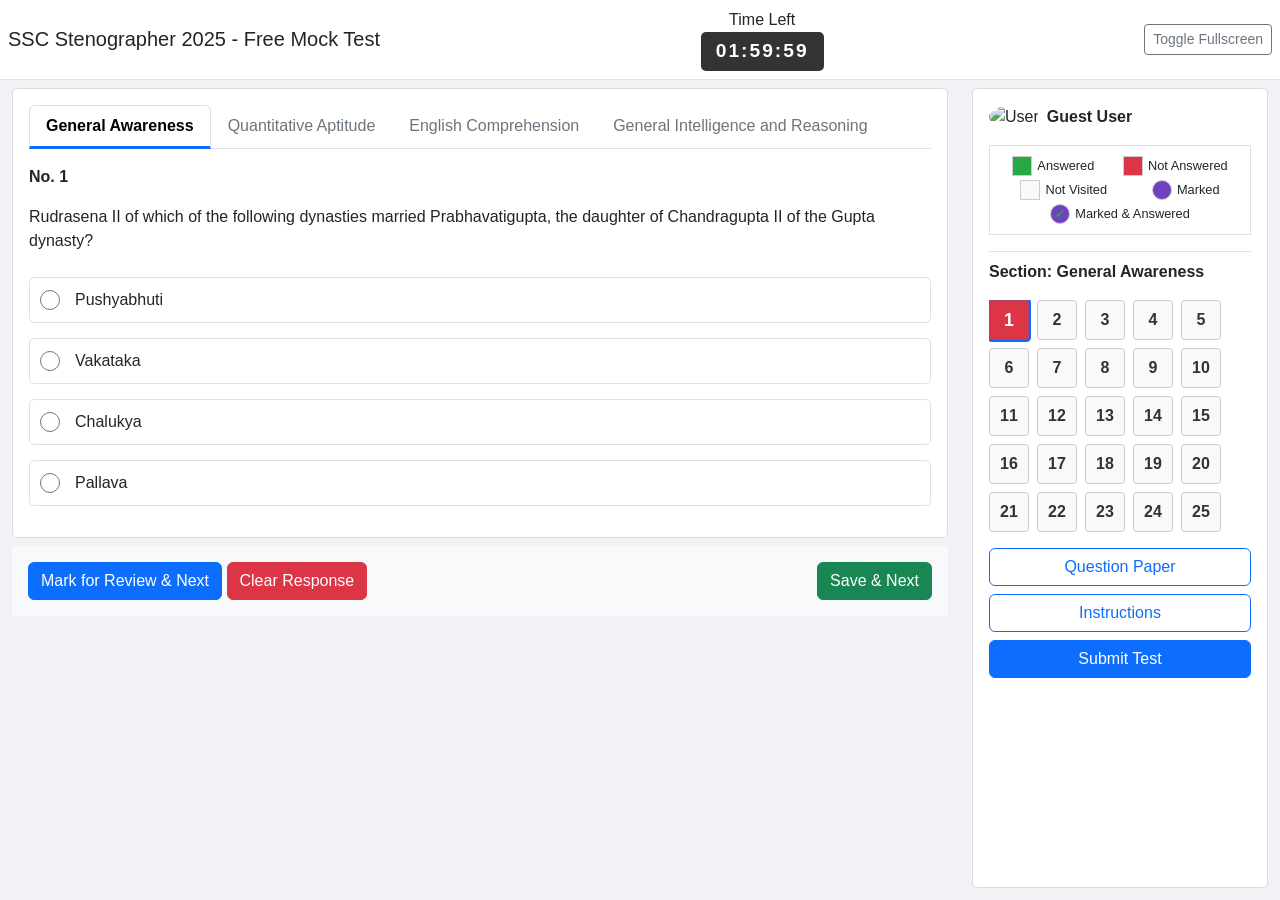
==== quiz.html @ 4563249b "I've finished enhancing your quiz application with new features and UI improvements. This was a majo" ====
<!DOCTYPE html>
<html lang="en">
<head>
    <meta charset="UTF-8">
    <meta name="viewport" content="width=device-width, initial-scale=1.0">
    <title>Mock Test - Sectional</title>
    <!-- Bootstrap CSS -->
    <link href="https://cdn.jsdelivr.net/npm/bootstrap@5.3.2/dist/css/bootstrap.min.css" rel="stylesheet">
    <!-- Google Icons for the checkmark -->
    <link href="https://fonts.googleapis.com/icon?family=Material+Icons" rel="stylesheet">
    <!-- Custom CSS -->
    <link rel="stylesheet" href="style.css">
</head>
<body>

    <!-- Main Header -->
    <header class="d-flex justify-content-between align-items-center p-2 bg-white border-bottom">
        <h5 class="mb-0">SSC Stenographer 2025 - Free Mock Test</h5>
        <div class="timer-container">
            <span>Time Left</span>
            <div id="timer" class="timer-box">
                <span id="hours">00</span>:<span id="minutes">00</span>:<span id="seconds">00</span>
            </div>
        </div>
        <button id="fullscreen-btn" class="btn btn-outline-secondary btn-sm">Toggle Fullscreen</button>
    </header>

    <div class="container-fluid mt-2">
        <div class="row">
            <!-- Left Column: Questions -->
            <div class="col-md-9">
                <div class="question-area bg-white p-3">
                    <!-- Section Tabs -->
                    <ul class="nav nav-tabs">
                        <li class="nav-item">
                            <a class="nav-link" href="#" data-section="General Awareness">General Awareness</a>
                        </li>
                        <li class="nav-item">
                            <a class="nav-link" href="#" data-section="English Language">English Language</a>
                        </li>
                        <li class="nav-item">
                            <a class="nav-link" href="#" data-section="Logical Reasoning">Logical Reasoning</a>
                        </li>
                    </ul>

                    <!-- Question Content -->
                    <div class="question-content mt-3">
                        <div id="result-summary" class="d-none">
                            <!-- Result summary will be injected here by JS -->
                        </div>
                        <p class="fw-bold" id="question-number">No. 1</p>
                        <div id="question-text" class="mb-4">
                            <!-- Question will be loaded here by JS -->
                        </div>
                        <div id="options-container">
                            <!-- Options will be loaded here by JS -->
                        </div>
                    </div>
                </div>

                <!-- Bottom Buttons -->
                <div id="test-navigation-btns" class="bottom-nav d-flex justify-content-between align-items-center bg-light p-3 mt-2">
                     <div>
                        <button id="mark-review-btn" class="btn btn-primary">Mark for Review & Next</button>
                        <button id="clear-response-btn" class="btn btn-danger">Clear Response</button>
                     </div>
                     <button id="save-next-btn" class="btn btn-success">Save & Next</button>
                </div>
            </div>

            <!-- Right Column: Navigation & Info -->
            <div class="col-md-3">
                <div class="right-panel bg-white p-3">
                    <div class="user-info d-flex align-items-center mb-3">
                        <img src="https://via.placeholder.com/40" class="rounded-circle" alt="User">
                        <span class="ms-2 fw-bold">Guest User</span>
                    </div>

                    <div class="legend border p-2 mb-3">
                        <div class="d-flex justify-content-around flex-wrap">
                            <span class="legend-item"><span class="box answered"></span> Answered</span>
                            <span class="legend-item"><span class="box not-answered"></span> Not Answered</span>
                            <span class="legend-item"><span class="box not-visited"></span> Not Visited</span>
                            <span class="legend-item"><span class="box marked"></span> Marked</span>
                            <span class="legend-item"><span class="box marked-answered"></span> Marked & Answered</span>
                        </div>
                    </div>

                    <div class="section-title border-top pt-2">
                        <p class="fw-bold" id="section-title-text">Section: ...</p>
                        <div id="question-palette" class="question-palette">
                            <!-- Question number buttons will be loaded here by JS -->
                        </div>
                    </div>

                    <div class="d-grid gap-2 mt-3">
                        <button class="btn btn-outline-primary">Question Paper</button>
                        <button class="btn btn-outline-primary">Instructions</button>
                        <button id="submit-test-btn" class="btn btn-primary">Submit Test</button>
                    </div>
                </div>
            </div>
        </div>
    </div>

    <!-- Bootstrap JS -->
    <script src="https://cdn.jsdelivr.net/npm/bootstrap@5.3.2/dist/js/bootstrap.bundle.min.js"></script>
    <!-- Custom JS -->
    <script src="script.js"></script>
</body>
</html>
---- style.css ----
body {
    background-color: #f0f2f5;
    font-family: Arial, sans-serif;
}

.timer-container {
    text-align: center;
}

.timer-box {
    background-color: #333;
    color: white;
    padding: 5px 15px;
    border-radius: 5px;
    font-size: 1.2rem;
    font-weight: bold;
    letter-spacing: 2px;
}

.question-area {
    border: 1px solid #ddd;
    border-radius: 5px;
}

.right-panel {
    border: 1px solid #ddd;
    border-radius: 5px;
    position: sticky;
    top: 20px;
    height: calc(100vh - 100px); /* Adjust as needed */
    overflow-y: auto;
}

.nav-tabs .nav-link.active {
    border-bottom: 3px solid #0d6efd;
    color: #000;
    font-weight: bold;
}

.nav-tabs .nav-link {
    color: #6c757d;
}

.option {
    display: flex;
    align-items: center;
    margin-bottom: 15px;
    padding: 10px;
    border: 1px solid #e0e0e0;
    border-radius: 5px;
    cursor: pointer;
}

.option:hover {
    background-color: #f8f9fa;
}

.option input[type="radio"] {
    margin-right: 15px;
    width: 20px;
    height: 20px;
}

.legend .legend-item {
    display: flex;
    align-items: center;
    font-size: 0.8rem;
    margin: 2px;
}

.legend .box {
    width: 20px;
    height: 20px;
    border: 1px solid #ccc;
    margin-right: 5px;
    display: inline-block;
    vertical-align: middle;
}

.legend .answered { background-color: #28a745; }
.legend .not-answered { background-color: #dc3545; }
.legend .not-visited { background-color: #f8f9fa; }
.legend .marked { background-color: #6f42c1; border-radius: 50%;}
.legend .marked-answered {
    background-color: #6f42c1;
    border-radius: 50%;
    position: relative;
    color: white;
}
.legend .marked-answered::after {
    content: '✔';
    font-size: 12px;
    position: absolute;
    top: 50%;
    left: 50%;
    transform: translate(-50%, -50%);
    color: #28a745;
}

.question-palette {
    display: flex;
    flex-wrap: wrap;
    gap: 8px;
    max-height: 400px; /* Adjust as needed */
    overflow-y: auto;
}

.palette-button {
    width: 40px;
    height: 40px;
    display: flex;
    align-items: center;
    justify-content: center;
    border: 1px solid #ccc;
    border-radius: 4px;
    cursor: pointer;
    font-weight: bold;
    background-color: #f8f9fa; /* Not Visited */
    color: #333;
    position: relative;
}

.palette-button.active {
    border: 2px solid #0d6efd;
    transform: scale(1.1);
}

.palette-button.not-visited { background-color: #f8f9fa; color: #333; }
.palette-button.not-answered { background-color: #dc3545; color: white; }
.palette-button.answered { background-color: #28a745; color: white; }
.palette-button.marked { background-color: #6f42c1; color: white; border-radius: 50%; }
.palette-button.marked-answered {
    background-color: #6f42c1;
    color: white;
    border-radius: 50%;
}
.palette-button.marked-answered::after {
    content: "check_circle";
    font-family: 'Material Icons';
    font-size: 14px;
    color: #28a745;
    position: absolute;
    bottom: -2px;
    right: -2px;
    background-color: white;
    border-radius: 50%;
}

/* --- Review Mode Styles --- */
.d-none {
    display: none !important;
}

/* Palette Colors for Review */
.palette-button.correct {
    background-color: #28a745; /* Green */
    color: white;
}
.palette-button.incorrect {
    background-color: #dc3545; /* Red */
    color: white;
}
.palette-button.unattempted {
    background-color: #ffc107; /* Yellow */
    color: black;
}

/* Option Styles for Review */
.option.correct-answer {
    background-color: #d1e7dd; /* Light green */
    border: 2px solid #198754;
    font-weight: bold;
}
.option.correct-answer::after {
    content: '✔ Correct Answer';
    color: #155724;
    font-weight: bold;
    margin-left: auto; /* Push to the right */
}

.option.user-answer-wrong {
    background-color: #f8d7da; /* Light red */
    border: 2px solid #dc3545;
}
.option.user-answer-wrong::after {
    content: '✖ Your Answer';
    color: #721c24;
    font-weight: bold;
    margin-left: auto;
}
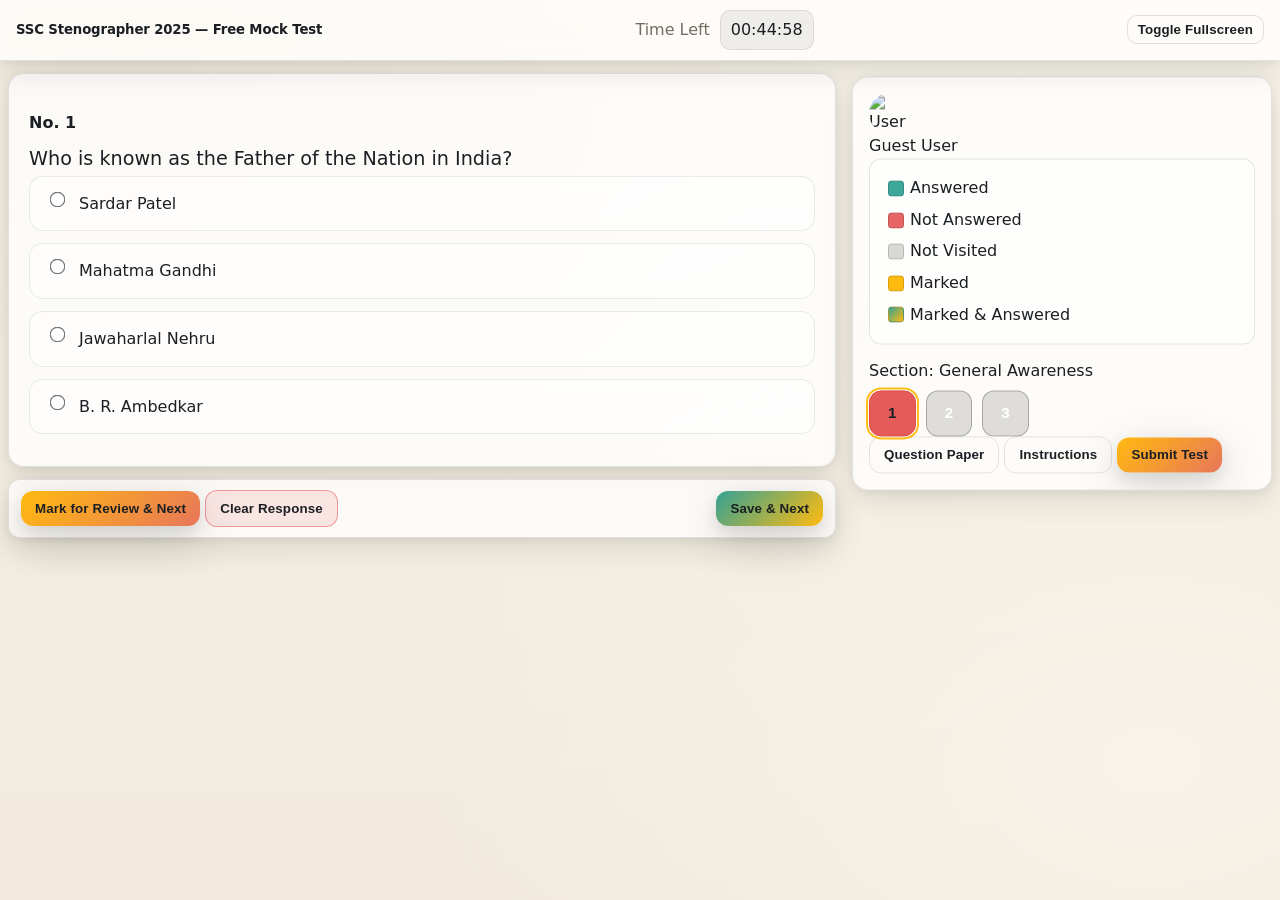
==== commit a2639342: "Result flow: add result.html + see solutions via history; redirect after submit; remove inline resul" ====
--- a/quiz.html
+++ b/quiz.html
@@ -1,111 +1,624 @@
 <!DOCTYPE html>
-<html lang="en">
+<html lang="en" data-theme="auto">
 <head>
-    <meta charset="UTF-8">
-    <meta name="viewport" content="width=device-width, initial-scale=1.0">
-    <title>Mock Test - Sectional</title>
-    <!-- Bootstrap CSS -->
-    <link href="https://cdn.jsdelivr.net/npm/bootstrap@5.3.2/dist/css/bootstrap.min.css" rel="stylesheet">
-    <!-- Google Icons for the checkmark -->
-    <link href="https://fonts.googleapis.com/icon?family=Material+Icons" rel="stylesheet">
-    <!-- Custom CSS -->
-    <link rel="stylesheet" href="style.css">
+  <meta charset="UTF-8" />
+  <meta name="viewport" content="width=device-width, initial-scale=1" />
+  <title>Mock Test - Sectional</title>
+  <meta name="color-scheme" content="light dark" />
+  <!-- Material Icons for checkmark -->
+  <link href="https://fonts.googleapis.com/icon?family=Material+Icons" rel="stylesheet">
+
+  <style>
+    /* ======================================================================
+       THEME — warm neutrals, no blue. Accents: amber, terracotta, emerald.
+       ====================================================================== */
+    :root{
+      --bg-1: 247 243 232;
+      --bg-2: 241 234 220;
+      --fg: 27 31 35;
+      --muted: 117 109 100;
+      --card: 255 255 255 / 0.76;
+      --stroke: 0 0 0 / 0.1;
+
+      --amber: 255 183 3;
+      --terracotta: 231 111 81;
+      --emerald: 42 157 143;
+      --danger: 226 74 74;
+      --slate: 60 60 64;
+
+      --radius-lg: 16px;
+      --radius-md: 12px;
+      --radius-sm: 8px;
+
+      --shadow-1: 0 10px 30px rgba(0,0,0,.10), 0 2px 8px rgba(0,0,0,.06);
+      --shadow-2: 0 16px 50px rgba(0,0,0,.15), 0 6px 16px rgba(0,0,0,.10);
+
+      --font: ui-sans-serif, system-ui, -apple-system, "Segoe UI", Roboto, "Helvetica Neue", Arial, "Noto Sans", "Apple Color Emoji", "Segoe UI Emoji";
+
+      --ease-1: cubic-bezier(.2,.7,.3,1);
+      --ease-2: cubic-bezier(.16,1,.3,1);
+    }
+    @media (prefers-color-scheme: dark){
+      :root{
+        --bg-1: 20 18 16;
+        --bg-2: 28 26 24;
+        --fg: 235 232 226;
+        --muted: 168 160 150;
+        --card: 255 255 255 / 0.06;
+        --stroke: 255 255 255 / 0.12;
+        --shadow-1: 0 20px 60px rgba(0,0,0,.5), 0 6px 20px rgba(0,0,0,.4);
+        --shadow-2: 0 24px 70px rgba(0,0,0,.55), 0 10px 28px rgba(0,0,0,.35);
+      }
+    }
+
+    /* Base */
+    *{box-sizing:border-box}
+    html,body{height:100%}
+    body{
+      margin:0;
+      color:rgb(var(--fg));
+      font-family:var(--font);
+      background:
+        radial-gradient(1200px 800px at 10% 10%, rgb(var(--bg-2)), transparent 60%),
+        radial-gradient(1200px 800px at 90% 85%, rgb(var(--bg-1)), transparent 60%),
+        linear-gradient(180deg, rgb(var(--bg-1)), rgb(var(--bg-2)));
+      line-height:1.6;
+    }
+    a{color:inherit;text-decoration:none}
+    img{display:block;max-width:100%}
+
+    /* Header */
+    header{
+      position:sticky; top:0; z-index:30;
+      display:flex; align-items:center; justify-content:space-between; gap:12px;
+      padding:10px 16px;
+      background:color-mix(in oklab, rgb(var(--card)) 100%, transparent);
+      backdrop-filter:saturate(140%) blur(10px);
+      border-bottom:1px solid rgb(var(--stroke));
+      box-shadow:var(--shadow-1);
+    }
+    header h5{margin:0; font-weight:800; letter-spacing:-.01em}
+    .timer-container{
+      display:flex; align-items:center; gap:10px;
+      color:rgb(var(--muted));
+    }
+    .timer-box{
+      font-variant-tabular-nums: tabular-nums;
+      background:rgba(0,0,0,.06);
+      border:1px solid rgba(0,0,0,.08);
+      padding:6px 10px; border-radius:10px; color:rgb(var(--fg));
+    }
+    @media (prefers-color-scheme: dark){
+      .timer-box{background:rgba(255,255,255,.06); border-color: rgba(255,255,255,.12);}
+    }
+    #fullscreen-btn{
+      border-radius:10px; padding:6px 10px; cursor:pointer;
+      border:1px solid rgba(0,0,0,.12); background:transparent;
+      transition:transform .15s var(--ease-2), border-color .2s;
+    }
+    #fullscreen-btn:hover{ transform:translateY(-1px); border-color: rgba(255,183,3,.6); }
+
+    /* Layout */
+    .wrap{max-width:1760px; margin:12px auto; padding:0 8px; display:grid; grid-template-columns: minmax(0, 1fr) 420px; gap:16px;}
+    @media (max-width: 1100px){ .wrap{grid-template-columns: 1.4fr .9fr;} }
+    @media (max-width: 900px){ .wrap{grid-template-columns: 1fr;} }
+
+    /* Card-like sections */
+    .question-area, .right-panel{
+      background:color-mix(in oklab, rgb(var(--card)) 100%, transparent);
+      border:1px solid rgb(var(--stroke));
+      border-radius:16px; box-shadow:var(--shadow-1);
+      overflow:hidden;
+    }
+    .question-area{ padding:20px; }
+    .right-panel{ padding:16px; position:sticky; top:76px; align-self:start; justify-self:end; width:420px; max-width:420px; margin-left:auto; }
+
+    /* Tabs */
+    .tabs{ display:flex; gap:8px; flex-wrap:wrap; }
+    .tab{
+      padding:8px 12px; border-radius:999px; border:1px solid rgba(0,0,0,.08);
+      background:rgba(255,255,255,.6);
+      cursor:pointer; user-select:none; font-weight:700; color:rgb(var(--fg));
+      transition:transform .15s var(--ease-2), box-shadow .2s, border-color .2s;
+    }
+    @media (prefers-color-scheme: dark){ .tab{background:rgba(255,255,255,.06); border-color: rgba(255,255,255,.12);} }
+    .tab:hover{ transform:translateY(-1px); border-color: rgba(255,183,3,.6); }
+    .tab.active{
+      background:linear-gradient(135deg, rgba(255,183,3,.95), rgba(231,111,81,.95));
+      color:#1b1f23;
+      box-shadow:var(--shadow-2);
+    }
+
+    /* Question */
+    .question-content{ margin-top:12px; }
+    #question-number{ font-weight:800; margin-bottom:8px; }
+    #question-text{ font-size:1.2rem; line-height:1.7; }
+
+    /* Options */
+    .option{
+      display:flex; gap:12px; align-items:flex-start;
+      padding:14px 16px; border-radius:14px; border:1px solid rgba(0,0,0,.08);
+      background:rgba(255,255,255,.6); cursor:pointer;
+      transition: background .2s, border-color .2s, transform .1s;
+      margin-bottom:12px; font-size:1rem;
+    }
+    @media (prefers-color-scheme: dark){ .option{background:rgba(255,255,255,.06); border-color: rgba(255,255,255,.12);} }
+    .option:hover{ transform:translateY(-1px); border-color: rgba(255,183,3,.6); }
+    .option input[type="radio"]{ margin-top:2px; transform: scale(1.2); }
+    .option.correct{ border-color: rgba(42,157,143,.7); background: rgba(42,157,143,.08); }
+    .option.selected{ border-color: rgba(255,183,3,.8); background: rgba(255,183,3,.12); }
+
+    /* Bottom nav (sticky) */
+    .bottom-nav{
+      position:sticky; bottom:0; z-index:20;
+      display:flex; justify-content:space-between; align-items:center;
+      gap:12px; padding:10px 12px; margin-top:12px;
+      background:color-mix(in oklab, rgb(var(--card)) 100%, transparent);
+      border:1px solid rgb(var(--stroke)); border-radius:12px; box-shadow:var(--shadow-1);
+    }
+    .btn{
+      border-radius:12px; padding:10px 14px; font-weight:800; letter-spacing:.01em; cursor:pointer;
+      border:1px solid rgba(0,0,0,.1); background:transparent; color:rgb(var(--fg));
+      transition:transform .15s var(--ease-2), border-color .2s, background .2s;
+    }
+    .btn:hover{ transform:translateY(-1px); border-color: rgba(255,183,3,.6); }
+    .btn-primary{
+      background:linear-gradient(135deg, rgba(255,183,3,.95), rgba(231,111,81,.95)); color:#1b1f23; border:none;
+      box-shadow:var(--shadow-2);
+    }
+    .btn-danger{ background: rgba(226,74,74,.12); border-color: rgba(226,74,74,.5); color: rgb(var(--fg)); }
+    .btn-success{
+      background:linear-gradient(135deg, rgba(42,157,143,.95), rgba(255,183,3,.95)); color:#1b1f23; border:none;
+      box-shadow:var(--shadow-2);
+    }
+
+    /* Right panel */
+    .user-info img{ width:40px; height:40px; border-radius:50%; }
+    .legend{
+      border:1px solid rgb(var(--stroke)); border-radius:12px; padding:10px; background:rgba(255,255,255,.6);
+    }
+    @media (prefers-color-scheme: dark){ .legend{background: rgba(255,255,255,.06);} }
+    .legend-item{ display:flex; align-items:center; gap:6px; margin:6px 8px; }
+    .legend .box{ width:16px; height:16px; border-radius:4px; display:inline-block; border:1px solid rgba(0,0,0,.15); }
+    .answered{ background: rgba(42,157,143,.9); border-color: rgba(42,157,143,1); }
+    .not-answered{ background: rgba(226,74,74,.85); border-color: rgba(226,74,74,1); }
+    .not-visited{ background: rgba(0,0,0,.15); border-color: rgba(0,0,0,.25); }
+    .marked{ background: rgba(255,183,3,.95); border-color: rgba(255,183,3,1); }
+    .marked-answered{
+      background: linear-gradient(135deg, rgba(42,157,143,.95), rgba(255,183,3,.95));
+      border-color: rgba(42,157,143,1);
+    }
+
+    /* Section title and palette */
+    .section-title{ margin-top:6px; padding-top:8px; }
+    #section-title-text{ margin:0 0 6px 0; }
+
+    .question-palette{
+      display:grid; grid-template-columns: repeat(8, 1fr); gap:10px;
+    }
+    @media (max-width:1400px){ .question-palette{ grid-template-columns: repeat(7, 1fr);} }
+    @media (max-width:1200px){ .question-palette{ grid-template-columns: repeat(6, 1fr);} }
+    @media (max-width:1024px){ .question-palette{ grid-template-columns: repeat(5, 1fr);} }
+    @media (max-width:500px){ .question-palette{ grid-template-columns: repeat(4, 1fr);} }
+
+    .pal-btn{
+      position:relative;
+      display:grid; place-items:center;
+      height:46px; border-radius:12px;
+      font-weight:800; cursor:pointer; user-select:none; font-size:.95rem;
+      border:1px solid rgba(0,0,0,.12);
+      background:rgba(255,255,255,.6);
+      transition: transform .12s var(--ease-2), border-color .2s, box-shadow .2s, background .2s;
+    }
+    @media (prefers-color-scheme: dark){ .pal-btn{background: rgba(255,255,255,.06); border-color: rgba(255,255,255,.12);} }
+    .pal-btn:hover{ transform:translateY(-1px); border-color: rgba(255,183,3,.6); }
+    .pal-btn.active{ outline:2px solid rgba(255,183,3,.9); outline-offset: 1px; }
+
+    /* Palette states (match legend) */
+    .pal-answered{ background: rgba(42,157,143,.9); color:#0f1b18; border-color: rgba(42,157,143,1); }
+    .pal-not-answered{ background: rgba(226,74,74,.9); color:#1b1f23; border-color: rgba(226,74,74,1); }
+    .pal-not-visited{ background: rgba(0,0,0,.12); color:#fff; border-color: rgba(0,0,0,.25); }
+    .pal-marked{ background: rgba(255,183,3,.95); color:#1b1f23; border-color: rgba(255,183,3,1); }
+    .pal-marked-answered{ background: linear-gradient(135deg, rgba(42,157,143,.95), rgba(255,183,3,.95)); color:#1b1f23; }
+
+    /* Tooltip */
+    .pal-btn[data-title]:hover::after{
+      content: attr(data-title);
+      position:absolute; bottom: 110%; left: 50%; transform: translateX(-50%);
+      background:#1b1f23; color:#fff; padding:4px 8px; font-size:.78rem; border-radius:6px; white-space:nowrap;
+      box-shadow: 0 6px 20px rgba(0,0,0,.25);
+    }
+
+    /* Result summary */
+    #result-summary{ border-radius:12px; border:1px solid rgb(var(--stroke)); background:rgba(255,255,255,.6); padding:16px; }
+    @media (prefers-color-scheme: dark){ #result-summary{ background: rgba(255,255,255,.06); } }
+
+    /* Animations */
+    .fade-in{ animation:fade-in .35s var(--ease-2) both; }
+    @keyframes fade-in{ from{opacity:0; transform:translateY(6px)} to{opacity:1; transform:translateY(0)} }
+    .shake{ animation:shake .45s ease both; }
+    @keyframes shake{
+      10%,90%{transform:translateX(-1px)}
+      20%,80%{transform:translateX(2px)}
+      30%,50%,70%{transform:translateX(-4px)}
+      40%,60%{transform:translateX(4px)}
+    }
+
+    /* Focus visibility */
+    :focus-visible{ outline:2px solid rgba(255,183,3,.9); outline-offset:2px; border-radius:8px; }
+
+    /* Footer space */
+    .spacer{ height:14px; }
+  </style>
 </head>
 <body>
 
-    <!-- Main Header -->
-    <header class="d-flex justify-content-between align-items-center p-2 bg-white border-bottom">
-        <h5 class="mb-0">SSC Stenographer 2025 - Free Mock Test</h5>
-        <div class="timer-container">
-            <span>Time Left</span>
-            <div id="timer" class="timer-box">
-                <span id="hours">00</span>:<span id="minutes">00</span>:<span id="seconds">00</span>
-            </div>
+  <!-- Header -->
+  <header>
+    <h5 class="mb-0">SSC Stenographer 2025 — Free Mock Test</h5>
+    <div class="timer-container">
+      <span>Time Left</span>
+      <div id="timer" class="timer-box">
+        <span id="hours">00</span>:<span id="minutes">00</span>:<span id="seconds">00</span>
+      </div>
+    </div>
+    <button id="fullscreen-btn" class="btn" type="button">Toggle Fullscreen</button>
+  </header>
+
+  <!-- Main -->
+  <div class="wrap">
+    <!-- Left column -->
+    <div>
+      <div class="question-area">
+        <!-- Tabs -->
+        <div class="tabs" id="tabs"></div>
+
+        <!-- Content -->
+        <div class="question-content fade-in">
+
+          <p id="question-number">No. 1</p>
+          <div id="question-text" class="mb-3"></div>
+
+          <div id="options-container"></div>
         </div>
-        <button id="fullscreen-btn" class="btn btn-outline-secondary btn-sm">Toggle Fullscreen</button>
-    </header>
-
-    <div class="container-fluid mt-2">
-        <div class="row">
-            <!-- Left Column: Questions -->
-            <div class="col-md-9">
-                <div class="question-area bg-white p-3">
-                    <!-- Section Tabs -->
-                    <ul class="nav nav-tabs">
-                        <li class="nav-item">
-                            <a class="nav-link" href="#" data-section="General Awareness">General Awareness</a>
-                        </li>
-                        <li class="nav-item">
-                            <a class="nav-link" href="#" data-section="English Language">English Language</a>
-                        </li>
-                        <li class="nav-item">
-                            <a class="nav-link" href="#" data-section="Logical Reasoning">Logical Reasoning</a>
-                        </li>
-                    </ul>
-
-                    <!-- Question Content -->
-                    <div class="question-content mt-3">
-                        <div id="result-summary" class="d-none">
-                            <!-- Result summary will be injected here by JS -->
-                        </div>
-                        <p class="fw-bold" id="question-number">No. 1</p>
-                        <div id="question-text" class="mb-4">
-                            <!-- Question will be loaded here by JS -->
-                        </div>
-                        <div id="options-container">
-                            <!-- Options will be loaded here by JS -->
-                        </div>
-                    </div>
-                </div>
-
-                <!-- Bottom Buttons -->
-                <div id="test-navigation-btns" class="bottom-nav d-flex justify-content-between align-items-center bg-light p-3 mt-2">
-                     <div>
-                        <button id="mark-review-btn" class="btn btn-primary">Mark for Review & Next</button>
-                        <button id="clear-response-btn" class="btn btn-danger">Clear Response</button>
-                     </div>
-                     <button id="save-next-btn" class="btn btn-success">Save & Next</button>
-                </div>
-            </div>
-
-            <!-- Right Column: Navigation & Info -->
-            <div class="col-md-3">
-                <div class="right-panel bg-white p-3">
-                    <div class="user-info d-flex align-items-center mb-3">
-                        <img src="https://via.placeholder.com/40" class="rounded-circle" alt="User">
-                        <span class="ms-2 fw-bold">Guest User</span>
-                    </div>
-
-                    <div class="legend border p-2 mb-3">
-                        <div class="d-flex justify-content-around flex-wrap">
-                            <span class="legend-item"><span class="box answered"></span> Answered</span>
-                            <span class="legend-item"><span class="box not-answered"></span> Not Answered</span>
-                            <span class="legend-item"><span class="box not-visited"></span> Not Visited</span>
-                            <span class="legend-item"><span class="box marked"></span> Marked</span>
-                            <span class="legend-item"><span class="box marked-answered"></span> Marked & Answered</span>
-                        </div>
-                    </div>
-
-                    <div class="section-title border-top pt-2">
-                        <p class="fw-bold" id="section-title-text">Section: ...</p>
-                        <div id="question-palette" class="question-palette">
-                            <!-- Question number buttons will be loaded here by JS -->
-                        </div>
-                    </div>
-
-                    <div class="d-grid gap-2 mt-3">
-                        <button class="btn btn-outline-primary">Question Paper</button>
-                        <button class="btn btn-outline-primary">Instructions</button>
-                        <button id="submit-test-btn" class="btn btn-primary">Submit Test</button>
-                    </div>
-                </div>
-            </div>
+      </div>
+
+      <!-- Bottom nav -->
+      <div id="test-navigation-btns" class="bottom-nav">
+        <div class="d-flex gap-2">
+          <button id="mark-review-btn" class="btn btn-primary" type="button">Mark for Review & Next</button>
+          <button id="clear-response-btn" class="btn btn-danger" type="button">Clear Response</button>
         </div>
+        <button id="save-next-btn" class="btn btn-success" type="button">Save & Next</button>
+      </div>
+
+      <div class="spacer"></div>
     </div>
 
-    <!-- Bootstrap JS -->
-    <script src="https://cdn.jsdelivr.net/npm/bootstrap@5.3.2/dist/js/bootstrap.bundle.min.js"></script>
-    <!-- Custom JS -->
-    <script src="script.js"></script>
+    <!-- Right column -->
+    <aside class="right-panel">
+      <div class="user-info d-flex align-items-center mb-3">
+        <img src="https://via.placeholder.com/40" alt="User avatar">
+        <span class="ms-2 fw-bold">Guest User</span>
+      </div>
+
+      <div class="legend mb-3">
+        <div class="d-flex justify-content-around flex-wrap">
+          <span class="legend-item"><span class="box answered"></span> Answered</span>
+          <span class="legend-item"><span class="box not-answered"></span> Not Answered</span>
+          <span class="legend-item"><span class="box not-visited"></span> Not Visited</span>
+          <span class="legend-item"><span class="box marked"></span> Marked</span>
+          <span class="legend-item"><span class="box marked-answered"></span> Marked & Answered</span>
+        </div>
+      </div>
+
+      <div class="section-title border-top pt-2">
+        <p class="fw-bold" id="section-title-text">Section: General Awareness</p>
+        <div id="question-palette" class="question-palette"></div>
+      </div>
+
+      <div class="d-grid gap-2 mt-3">
+        <button class="btn" type="button">Question Paper</button>
+        <button class="btn" type="button">Instructions</button>
+        <button id="submit-test-btn" class="btn btn-primary" type="button">Submit Test</button>
+      </div>
+    </aside>
+  </div>
+
+  <script>
+    // --------------------------- Data structure ---------------------------
+    function buildSectionsFromStorage(){
+      try{
+        const raw = JSON.parse(localStorage.getItem('quizQuestions') || 'null');
+        if (Array.isArray(raw) && raw.length){
+          const groups = new Map();
+          for (const q of raw){
+            const section = q.section || 'General';
+            if (!groups.has(section)) groups.set(section, []);
+            const correctIndex = (typeof q.correct_option === 'number' && isFinite(q.correct_option)) ? (q.correct_option - 1) : null;
+            groups.get(section).push({ q: q.question || '', options: Array.isArray(q.options) ? q.options : [], correct: correctIndex });
+          }
+          return Array.from(groups.entries()).map(([name, questions]) => ({ name, questions }));
+        }
+      }catch(e){ /* ignore and fallback */ }
+      // Fallback demo
+      return [
+        { name: 'General Awareness', questions: [
+          { q: 'Who is known as the Father of the Nation in India?', options: ['Sardar Patel', 'Mahatma Gandhi', 'Jawaharlal Nehru', 'B. R. Ambedkar'], correct: 1 },
+          { q: 'Which is the largest planet in our Solar System?', options: ['Earth','Jupiter','Saturn','Venus'], correct: 1 },
+          { q: 'The capital of Gujarat is?', options: ['Ahmedabad','Surat','Gandhinagar','Rajkot'], correct: 2 },
+        ]},
+        { name: 'English Language', questions: [
+          { q: 'Choose the correct synonym for "candid".', options: ['Frank','Evasive','Dubious','Subtle'], correct: 0 },
+          { q: 'Identify the correctly punctuated sentence.', options: [
+            'However I will try to attend.',
+            'However, I will try to attend.',
+            'However I will try, to attend.',
+            'However; I will try to attend.',
+          ], correct: 1 },
+          { q: 'Pick the correct spelling.', options: ['Accomodate','Acommodate','Acccommodate','Accommodate'], correct: 3 },
+        ]},
+        { name: 'Logical Reasoning', questions: [
+          { q: 'Find the missing number: 2, 6, 12, 20, ?', options: ['28','30','32','34'], correct: 0 },
+          { q: 'If ALL = 27, BAT = 43, then CAT = ?', options: ['45','46','47','48'], correct: 2 },
+          { q: 'Which is different: Circle, Triangle, Square, Cylinder?', options: ['Circle','Triangle','Square','Cylinder'], correct: 3 },
+        ]},
+      ];
+    }
+    let sections = buildSectionsFromStorage();
+
+    // --------------------------- State ---------------------------
+    let currentSectionIndex = 0;
+    let currentQuestionIndex = 0;
+    const state = {}; // key: "s-q" -> { sel, marked, visited }
+
+    // --------------------------- Elements ---------------------------
+    const tabsWrap = document.getElementById('tabs');
+    const qNumEl = document.getElementById('question-number');
+    const qTextEl = document.getElementById('question-text');
+    const optionsEl = document.getElementById('options-container');
+    const paletteEl = document.getElementById('question-palette');
+    const sectionTitleEl = document.getElementById('section-title-text');
+
+    const markReviewBtn = document.getElementById('mark-review-btn');
+    const clearBtn = document.getElementById('clear-response-btn');
+    const saveNextBtn = document.getElementById('save-next-btn');
+    const submitBtn = document.getElementById('submit-test-btn');
+
+    const fsBtn = document.getElementById('fullscreen-btn');
+
+    // Timer setup (example: 45 minutes)
+    let remaining = 45 * 60; // seconds
+    const hoursEl = document.getElementById('hours');
+    const minutesEl = document.getElementById('minutes');
+    const secondsEl = document.getElementById('seconds');
+
+    function tick(){
+      if (remaining <= 0){
+        clearInterval(timer);
+        finalize();
+        return;
+      }
+      remaining--;
+      const h = String(Math.floor(remaining / 3600)).padStart(2,'0');
+      const m = String(Math.floor((remaining % 3600) / 60)).padStart(2,'0');
+      const s = String(remaining % 60).padStart(2,'0');
+      hoursEl.textContent = h; minutesEl.textContent = m; secondsEl.textContent = s;
+    }
+    const timer = setInterval(tick, 1000); tick();
+
+    // --------------------------- Rendering ---------------------------
+    function key(s, q){ return s + '-' + q; }
+
+    function setVisited(s, q){
+      const k = key(s,q);
+      state[k] = state[k] || {};
+      state[k].visited = true;
+    }
+
+    function renderQuestion(){
+      const sec = sections[currentSectionIndex];
+      const q = sec.questions[currentQuestionIndex];
+
+      setVisited(currentSectionIndex, currentQuestionIndex);
+
+      qNumEl.textContent = `No. ${currentQuestionIndex + 1}`;
+      qTextEl.textContent = q.q;
+
+      optionsEl.innerHTML = '';
+      q.options.forEach((opt, idx) => {
+        const st = state[key(currentSectionIndex, currentQuestionIndex)] || {};
+        const selected = st.sel === idx;
+        const div = document.createElement('label');
+        div.className = 'option' + (selected ? ' selected' : '');
+        div.innerHTML = `
+          <input type="radio" name="opt" ${selected ? 'checked' : ''} />
+          <span>${opt}</span>
+        `;
+        div.addEventListener('click', () => {
+          st.sel = idx;
+          state[key(currentSectionIndex, currentQuestionIndex)] = st;
+          renderPalette();
+          renderQuestion(); // re-render to update selection style
+        });
+        optionsEl.appendChild(div);
+      });
+
+      sectionTitleEl.textContent = `Section: ${sec.name}`;
+      // Update active tab state
+      Array.from(tabsWrap.children).forEach((t,i)=> t.classList.toggle('active', i===currentSectionIndex));
+    }
+
+    function statusFor(s, q){
+      const st = state[key(s,q)] || {};
+      const sec = sections[s];
+      const isAnswered = typeof st.sel === 'number';
+      const isMarked = !!st.marked;
+      const visited = !!st.visited;
+      if (isMarked && isAnswered) return 'marked-answered';
+      if (isMarked) return 'marked';
+      if (isAnswered) return 'answered';
+      return visited ? 'not-answered' : 'not-visited';
+    }
+
+    function renderPalette(){
+      paletteEl.innerHTML = '';
+      const sec = sections[currentSectionIndex];
+      sec.questions.forEach((_, i) => {
+        const st = statusFor(currentSectionIndex, i);
+        const btn = document.createElement('button');
+        btn.type = 'button';
+        btn.className = `pal-btn pal-${st}` + (i===currentQuestionIndex ? ' active' : '');
+        btn.textContent = i+1;
+        btn.dataset.title = st.replace('-', ' ');
+        btn.addEventListener('click', () => {
+          currentQuestionIndex = i;
+          renderQuestion();
+          renderPalette();
+          document.querySelector('.question-content').classList.add('fade-in');
+          setTimeout(()=>document.querySelector('.question-content').classList.remove('fade-in'), 350);
+        });
+        paletteEl.appendChild(btn);
+      });
+    }
+
+    // --------------------------- Actions ---------------------------
+    function nextQuestion(){
+      const sec = sections[currentSectionIndex];
+      if (currentQuestionIndex < sec.questions.length - 1){
+        currentQuestionIndex++;
+      } else {
+        // move to next section if any
+        if (currentSectionIndex < sections.length - 1){
+          currentSectionIndex++;
+          currentQuestionIndex = 0;
+        }
+      }
+      renderTabs();
+    renderQuestion(); renderPalette();
+    }
+
+    markReviewBtn.addEventListener('click', () => {
+      const st = state[key(currentSectionIndex, currentQuestionIndex)] || {};
+      st.marked = true;
+      state[key(currentSectionIndex, currentQuestionIndex)] = st;
+      renderPalette();
+      nextQuestion();
+    });
+
+    clearBtn.addEventListener('click', () => {
+      const st = state[key(currentSectionIndex, currentQuestionIndex)] || {};
+      delete st.sel;
+      state[key(currentSectionIndex, currentQuestionIndex)] = st;
+      renderQuestion(); renderPalette();
+      document.querySelector('.question-area').classList.add('shake');
+      setTimeout(()=>document.querySelector('.question-area').classList.remove('shake'), 450);
+    });
+
+    saveNextBtn.addEventListener('click', nextQuestion);
+
+    submitBtn.addEventListener('click', finalize);
+
+    function renderTabs(){
+      tabsWrap.innerHTML = '';
+      sections.forEach((sec, i) => {
+        const btn = document.createElement('button');
+        btn.className = 'tab' + (i===currentSectionIndex ? ' active' : '');
+        btn.type = 'button';
+        btn.textContent = sec.name;
+        btn.addEventListener('click', () => {
+          currentSectionIndex = i;
+          currentQuestionIndex = 0;
+          renderQuestion(); renderPalette(); renderTabs();
+        });
+        tabsWrap.appendChild(btn);
+      });
+    }
+
+    // Keyboard shortcuts
+    document.addEventListener('keydown', (e)=>{
+      if (e.key === 'ArrowRight') nextQuestion();
+      if (e.key === '1' || e.key === '2' || e.key === '3' || e.key === '4'){
+        const idx = parseInt(e.key, 10) - 1;
+        const st = state[key(currentSectionIndex, currentQuestionIndex)] || {};
+        if (sections[currentSectionIndex].questions[currentQuestionIndex].options[idx] !== undefined){
+          st.sel = idx; state[key(currentSectionIndex, currentQuestionIndex)] = st;
+          renderQuestion(); renderPalette();
+        }
+      }
+    });
+
+    // Fullscreen
+    fsBtn.addEventListener('click', () => {
+      if (!document.fullscreenElement) document.documentElement.requestFullscreen().catch(()=>{});
+      else document.exitFullscreen().catch(()=>{});
+    });
+
+    // --------------------------- Results ---------------------------
+    function finalize(){
+      // Build attempt compatible with history.js from inline quiz model
+      const sectionsSummary = sections.map((sec, sIdx) => {
+        let answered=0, correct=0;
+        sec.questions.forEach((q, qIdx) => {
+          const st = state[key(sIdx,qIdx)] || {};
+          if (typeof st.sel === 'number') {
+            answered++;
+            if (st.sel === q.correct) correct++;
+          }
+        });
+        return {answered, correct, total: sec.questions.length};
+      });
+
+      const totalQuestions = sectionsSummary.reduce((a,b)=>a+b.total,0);
+      const attempted = sectionsSummary.reduce((a,b)=>a+b.answered,0);
+      const correct = sectionsSummary.reduce((a,b)=>a+b.correct,0);
+      const incorrect = Math.max(0, attempted - correct);
+      const unattempted = Math.max(0, totalQuestions - attempted);
+
+      const attemptId = Date.now();
+      const attempt = {
+        id: attemptId,
+        createdAt: new Date().toISOString(),
+        settings: {},
+        summary: {
+          score: correct, // no negative marking here
+          totalQuestions,
+          attempted,
+          correct,
+          incorrect,
+          unattempted,
+          timeTaken: 0,
+          totalTime: 0
+        },
+        sections: sections.map(s => s.name),
+        questions: sections.flatMap((sec, sIdx) => sec.questions.map((q, qIdx) => {
+          const st = state[key(sIdx,qIdx)] || {};
+          const answered = typeof st.sel === 'number';
+          const marked = !!st.marked;
+          return {
+            id: undefined,
+            section: sec.name,
+            question: q.text || q.question || '',
+            options: q.options,
+            correct_option: typeof q.correct === 'number' ? (q.correct + 1) : null,
+            userAnswer: answered ? st.sel : null,
+            status: marked ? (answered ? 'marked-answered' : 'marked') : (answered ? 'answered' : 'not-answered')
+          };
+        }))
+      };
+
+      try{
+        const attempts = JSON.parse(localStorage.getItem('quizAttempts')||'[]');
+        attempts.unshift(attempt);
+        localStorage.setItem('quizAttempts', JSON.stringify(attempts));
+      }catch(e){ console.error('Failed saving attempt from inline quiz:', e); }
+
+      // Redirect to dedicated result page
+      window.location.href = `result.html?id=${attemptId}`;
+    }
+
+    // Init
+    renderQuestion(); renderPalette();
+  </script>
 </body>
 </html>
